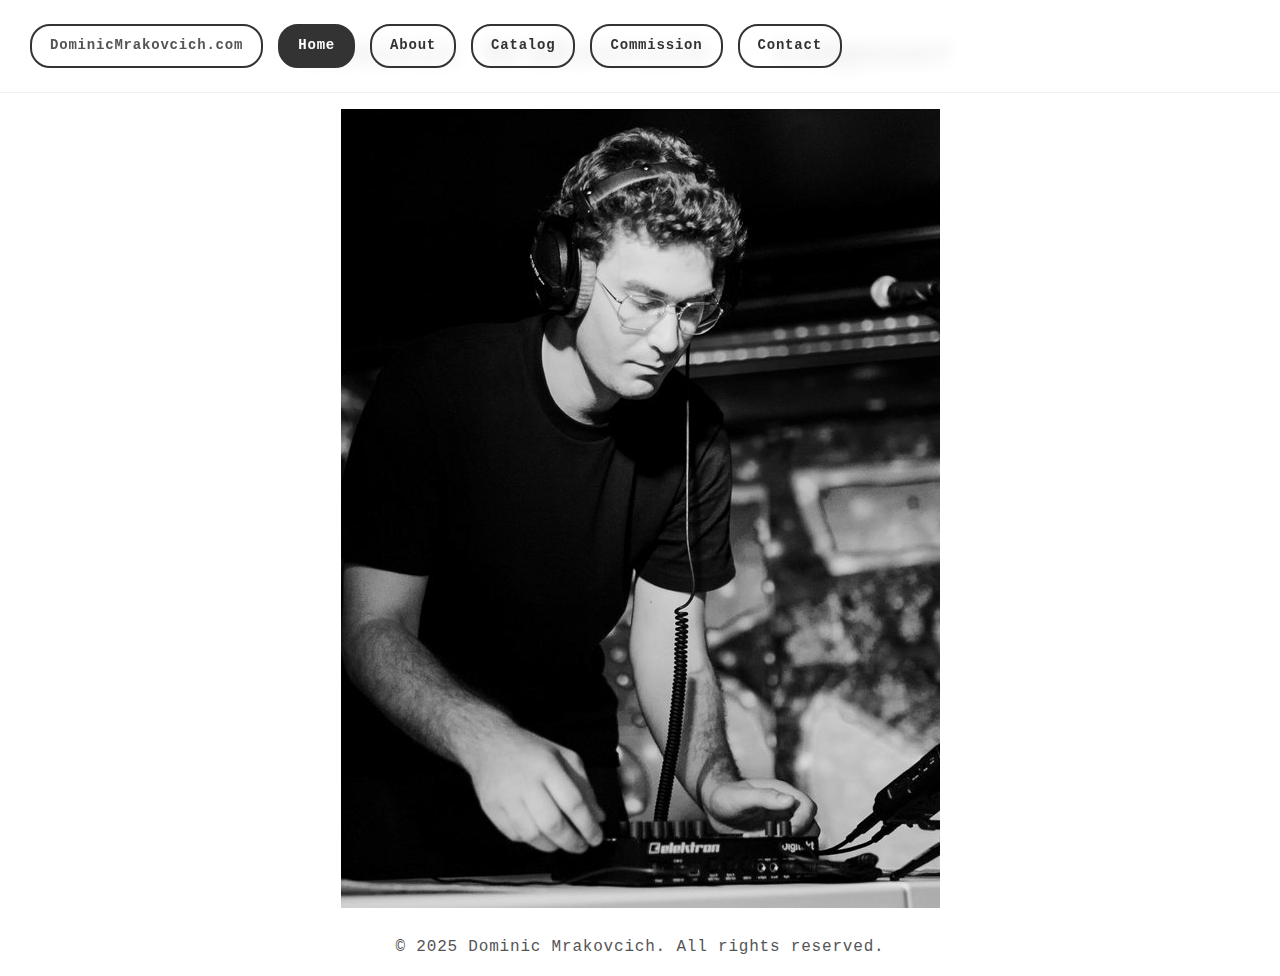
==== index.html @ f0e3533a "Update index.html" ====
<!DOCTYPE html>
<html lang="en">
<head>
    <meta charset="UTF-8">
    <meta name="viewport" content="width=device-width, initial-scale=1.0">
    <title>Dominic Mrakovcich - Home</title>
    <link rel="stylesheet" href="assets/css/styles.css">
</head>
<body>
    <!-- Site Title (Above the Navigation) -->
    <div class="site-title">
        <h1>Dominic Mrakovcich - Composer</h1>
    </div>

    <!-- Navigation Menu -->
    <nav>
        <ul>
            <li class="site-name">DominicMrakovcich.com</li>
            <li class="selected"><a href="index.html">Home</a></li>
            <li><a href="about.html">About</a></li>
            <li><a href="catalog.html">Catalog</a></li>
            <li><a href="commission.html">Commission</a></li>
            <li><a href="contact.html">Contact</a></li>
        </ul>
    </nav>

    <section>
        <img src="assets/dominic_headshot.jpg" alt="Dominic Mrakovcich Headshot" class="headshot">
    </section>

    <!-- Footer Section (Optional) -->
    <footer>
        <p>&copy; 2025 Dominic Mrakovcich. All rights reserved.</p>
    </footer>
</body>
</html>
---- assets/css/styles.css ----
/* Global Styles */
:root {
    --primary-color: #333;
    --secondary-color: #fff;
    --accent-color: #a1a1a1;
    --highlight-color: #ffbc00;
    --text-color: #555;
    --light-color: #f0f0f0;
}

/* Body Styling */
body {
    font-family: Courier, monospace;
    font-weight: 300;
    letter-spacing: 0.05em;
    background-color: var(--secondary-color);
    color: var(--text-color);
    margin: 0;
    padding: 0;
    line-height: 1.7;
    display: flex;
    flex-direction: column;
    justify-content: flex-start;
    min-height: 100vh;
    align-items: center; /* Center content horizontally */
}

/* Ensure space for fixed nav bar */
main, header {
    width: 100%;
    max-width: 850px;
    padding: 20px;
    text-align: left;
}

/* Navigation Styling */
nav {
    position: fixed;
    top: 0;
    left: 0;
    width: 100%;
    background: rgba(255, 255, 255, 0.9);
    backdrop-filter: blur(8px);
    padding: 10px 30px;
    display: flex;
    align-items: center; /* Align title and nav items */
    justify-content: space-between; /* Space title and nav menu */
    font-size: 14px;
    font-weight: bold;
    border-bottom: 1px solid var(--light-color);
    z-index: 10;
}

.site-title {
    font-size: 18px;
    font-weight: bold;
    color: var(--primary-color);
    margin-right: 20px;
}

nav ul {
    list-style: none;
    padding: 0;
    display: flex;
    gap: 15px;
}

nav li {
    padding: 8px 18px;
    border-radius: 20px; /* Rounded corners for button effect */
    border: 2px solid var(--primary-color); /* Boxed border */
    background-color: transparent; /* Transparent background by default */
    transition: background 0.3s ease, border-color 0.3s ease, color 0.3s ease;
}

nav li.selected {
    background-color: var(--primary-color); /* Dark background when selected */
    color: white; /* Light text on dark background */
    border-color: var(--primary-color); /* Match border color to the background */
}

nav li.selected a {
    color: white; /* Ensure the link text inside the selected button is white */
}

nav a {
    text-decoration: none;
    color: var(--primary-color);
    transition: color 0.3s ease;
}

nav a:hover {
    color: var(--accent-color);
}

/* Header Styling */
header {
    margin-top: 90px;
    padding: 25px 0;
    text-align: center;
}

/* Main Content */
main {
    margin-top: 120px; /* Adjusted for fixed nav */
    padding: 20px 15px;
    text-align: left;
}

/* Paragraph Styling */
p {
    font-size: 1rem;
    line-height: 1.6;
    max-width: 75ch;
    color: var(--text-color);
}

/* Horizontal Rule */
hr {
    width: 85%;
    height: 1px;
    background: var(--light-color);
    border: none;
    margin: 20px 0;
}

/* Table Styling */
table {
    width: 100%;
    border-collapse: collapse;
    margin-top: 15px;
}

th, td {
    padding: 10px 12px;
    border: 1px solid var(--light-color);
    text-align: left;
}

th {
    background-color: var(--secondary-color);
    font-weight: bold;
}

tr:hover {
    background-color: #f7f7f7;
}

/* Button Styling */
button {
    padding: 8px 16px;
    font-size: 0.9rem;
    font-weight: bold;
    border-radius: 5px;
    background-color: var(--primary-color);
    color: var(--secondary-color);
    cursor: pointer;
    transition: background-color 0.3s ease;
}

button:hover {
    background-color: var(--highlight-color);
}

/* Mobile Optimization */
@media (max-width: 768px) {
    nav {
        padding: 12px;
        flex-direction: column;
        align-items: center;
        text-align: center;
    }

    .site-title {
        margin-bottom: 10px;
    }

    nav ul {
        flex-direction: column;
        gap: 10px;
    }

    main {
        margin-top: 140px;
        padding: 15px;
    }

    button {
        width: 100%;
        padding: 10px 16px;
    }
}
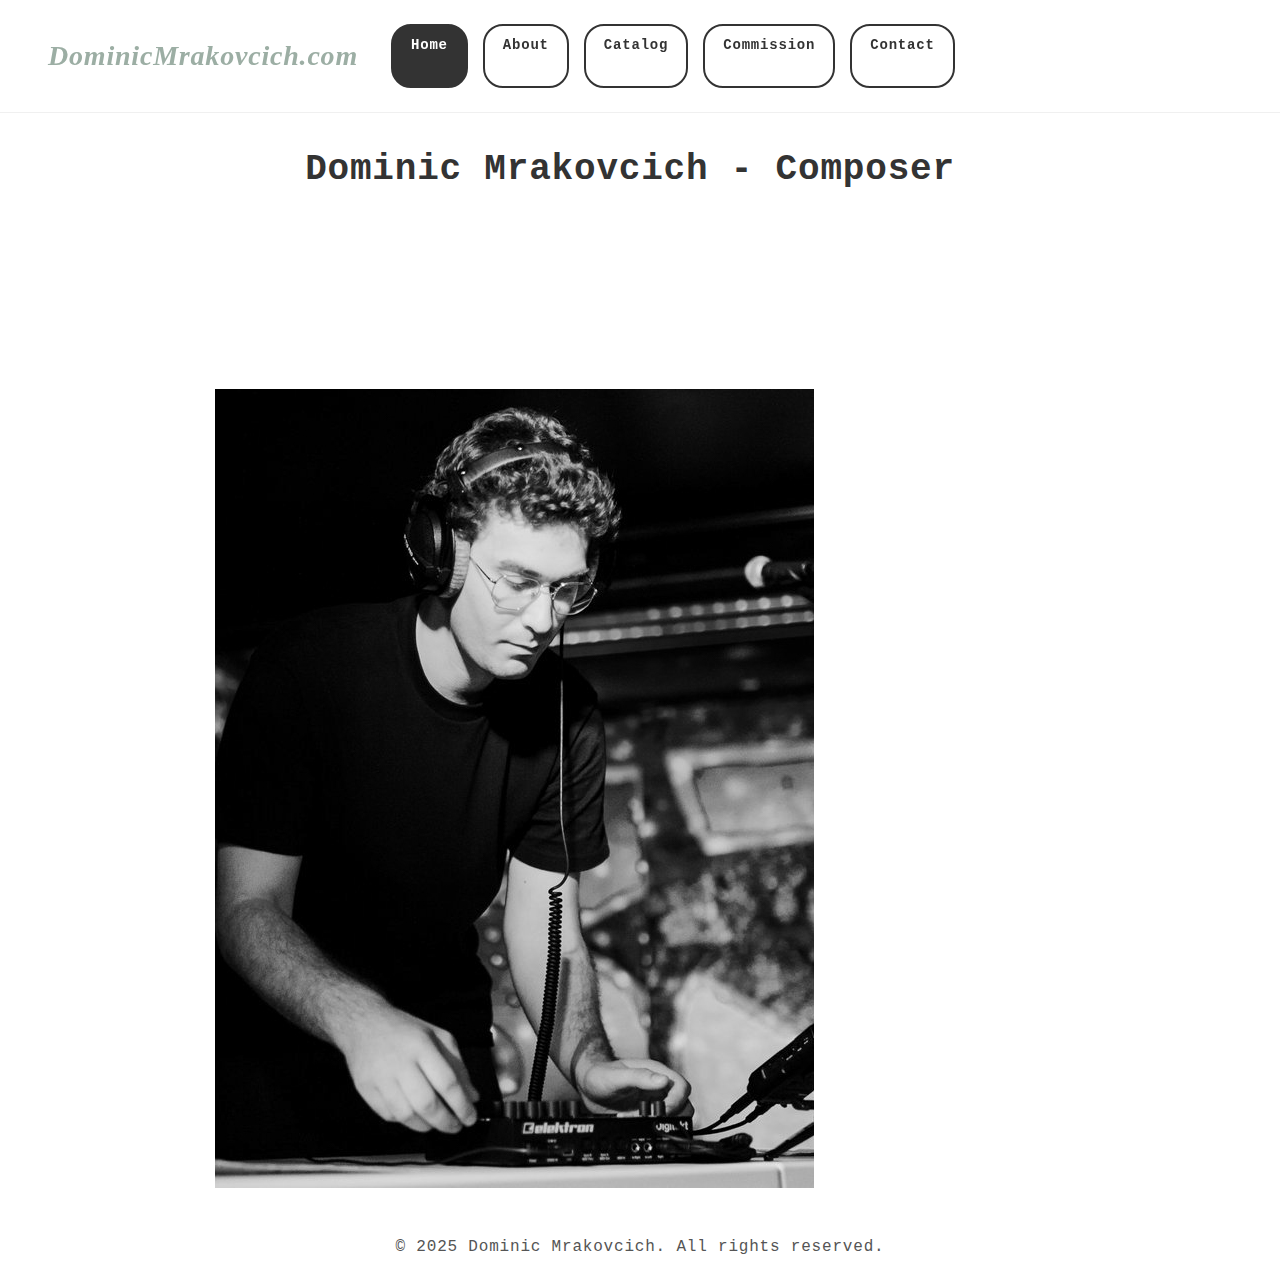
==== commit b004b293: "Update index.html" ====
--- a/index.html
+++ b/index.html
@@ -7,26 +7,31 @@
     <link rel="stylesheet" href="assets/css/styles.css">
 </head>
 <body>
-    <!-- Site Title (Above the Navigation) -->
-    <div class="site-title">
-        <h1>Dominic Mrakovcich - Composer</h1>
-    </div>
+    <!-- Header Section: Site Title and Navigation -->
+    <header>
+        <div class="site-title">
+            <h1>Dominic Mrakovcich - Composer</h1>
+        </div>
 
-    <!-- Navigation Menu -->
-    <nav>
-        <ul>
-            <li class="site-name">DominicMrakovcich.com</li>
-            <li class="selected"><a href="index.html">Home</a></li>
-            <li><a href="about.html">About</a></li>
-            <li><a href="catalog.html">Catalog</a></li>
-            <li><a href="commission.html">Commission</a></li>
-            <li><a href="contact.html">Contact</a></li>
-        </ul>
-    </nav>
+        <!-- Navigation Menu -->
+        <nav>
+            <ul>
+                <li class="site-name">DominicMrakovcich.com</li>
+                <li class="selected"><a href="index.html">Home</a></li>
+                <li><a href="about.html">About</a></li>
+                <li><a href="catalog.html">Catalog</a></li>
+                <li><a href="commission.html">Commission</a></li>
+                <li><a href="contact.html">Contact</a></li>
+            </ul>
+        </nav>
+    </header>
 
-    <section>
-        <img src="assets/dominic_headshot.jpg" alt="Dominic Mrakovcich Headshot" class="headshot">
-    </section>
+    <!-- Main Content Section -->
+    <main>
+        <section>
+            <img src="assets/dominic_headshot.jpg" alt="Dominic Mrakovcich Headshot" class="headshot">
+        </section>
+    </main>
 
     <!-- Footer Section (Optional) -->
     <footer>
--- a/assets/css/styles.css
+++ b/assets/css/styles.css
@@ -8,9 +8,20 @@
     --light-color: #f0f0f0;
 }
 
+/* Site Title Styling */
+.site-name {
+    color: #9caea4;
+    font-style: italic;
+    font-family: 'Great Vibes', cursive;
+    font-size: 28px;
+    outline: none;
+    border: none;
+    background: none;
+}
+
 /* Body Styling */
 body {
-    font-family: Courier, monospace;
+    font-family: Courier, monospace; /* Only Courier for body */
     font-weight: 300;
     letter-spacing: 0.05em;
     background-color: var(--secondary-color);
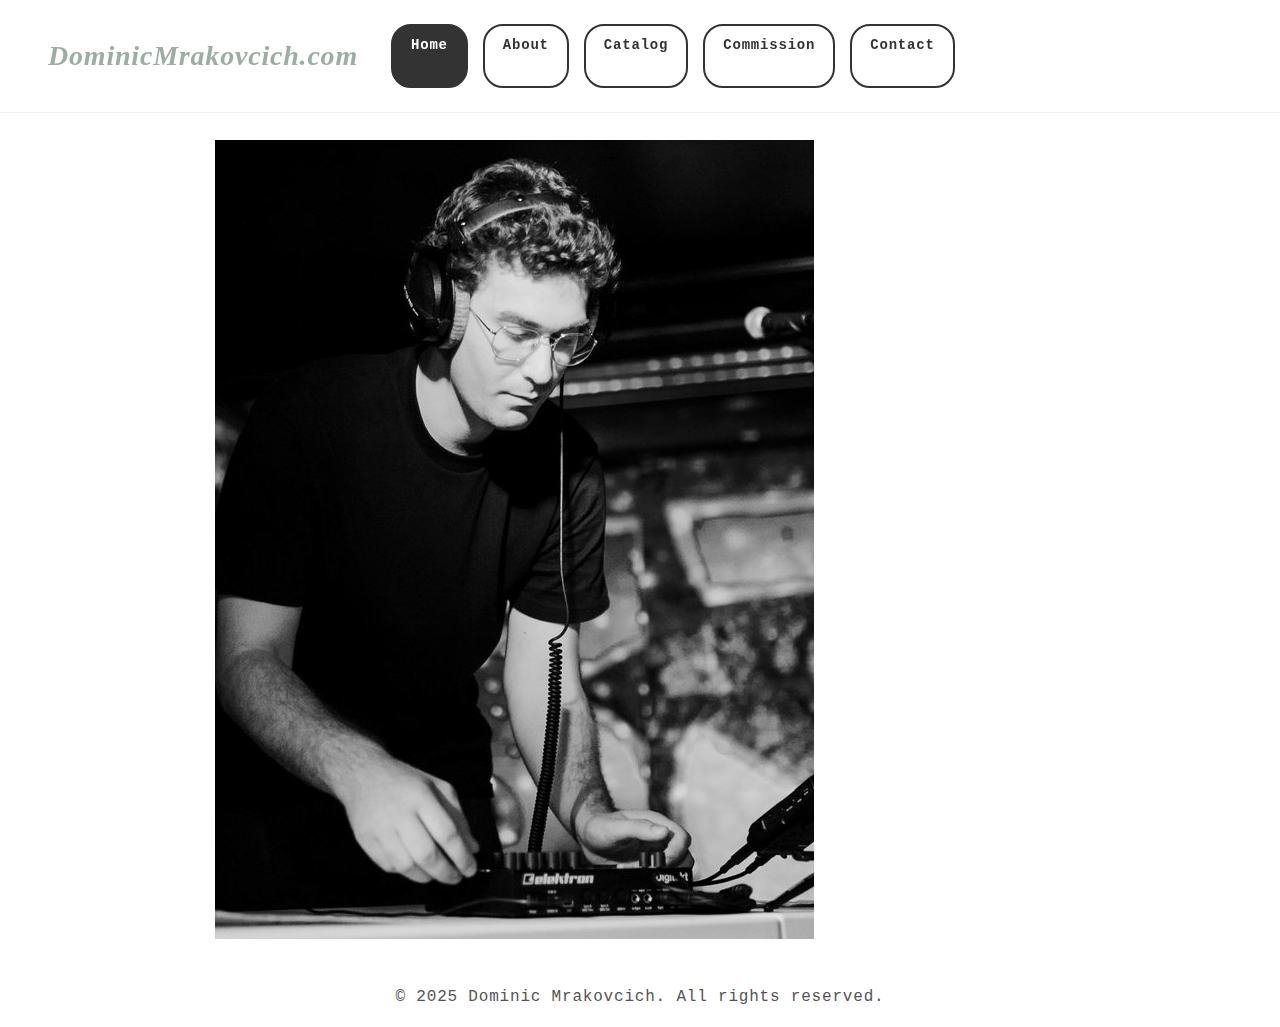
==== commit 26054544: "Update index.html" ====
--- a/index.html
+++ b/index.html
@@ -7,13 +7,6 @@
     <link rel="stylesheet" href="assets/css/styles.css">
 </head>
 <body>
-    <!-- Header Section: Site Title and Navigation -->
-    <header>
-        <div class="site-title">
-            <h1>Dominic Mrakovcich - Composer</h1>
-        </div>
-
-        <!-- Navigation Menu -->
         <nav>
             <ul>
                 <li class="site-name">DominicMrakovcich.com</li>
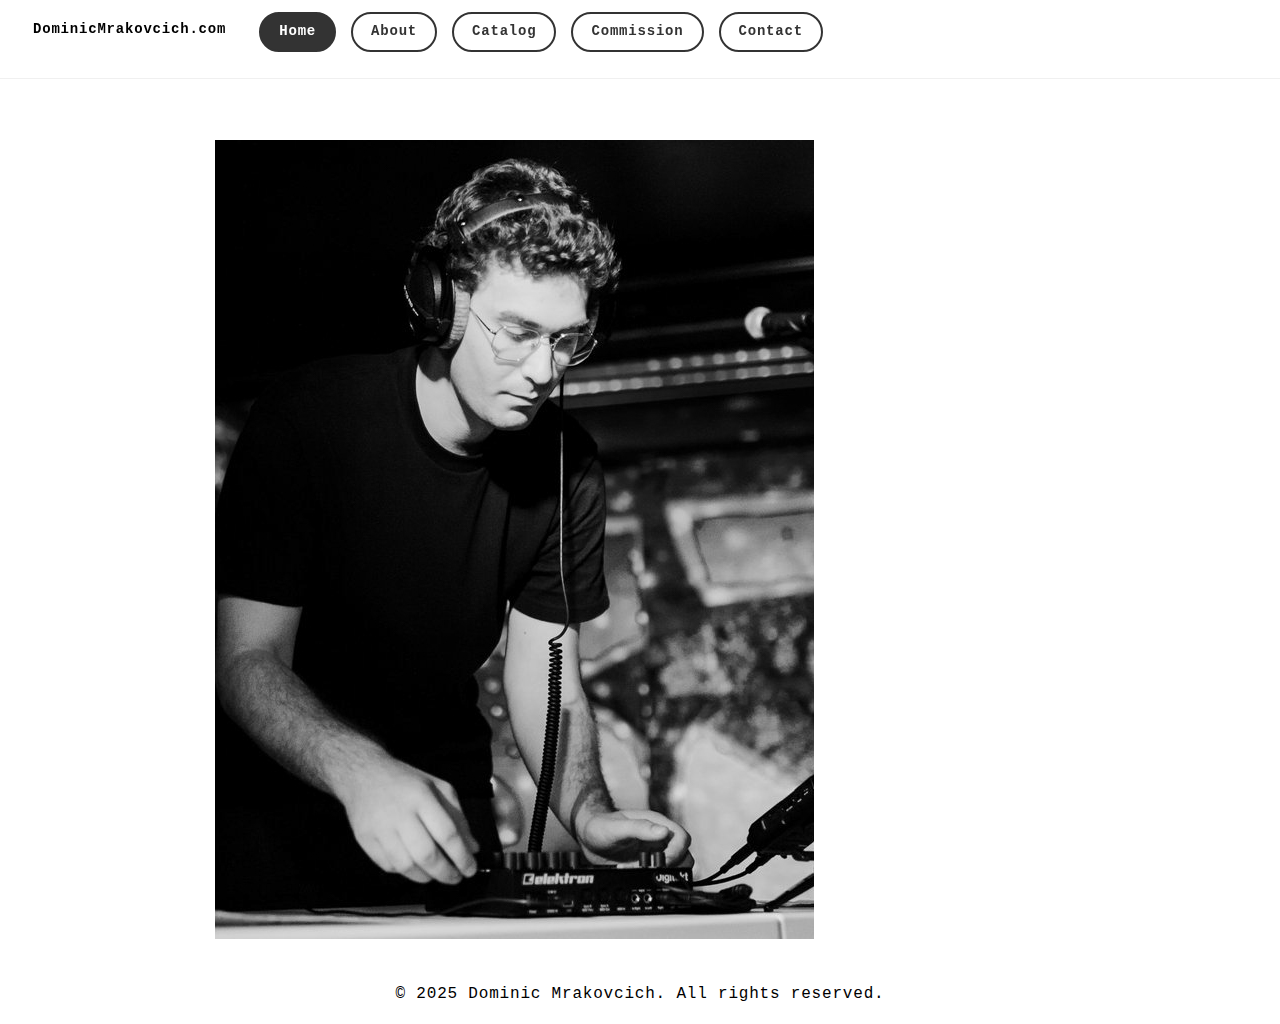
==== commit de2e5808: "updates" ====
--- a/index.html
+++ b/index.html
@@ -7,17 +7,16 @@
     <link rel="stylesheet" href="assets/css/styles.css">
 </head>
 <body>
-        <nav>
-            <ul>
-                <li class="site-name">DominicMrakovcich.com</li>
-                <li class="selected"><a href="index.html">Home</a></li>
-                <li><a href="about.html">About</a></li>
-                <li><a href="catalog.html">Catalog</a></li>
-                <li><a href="commission.html">Commission</a></li>
-                <li><a href="contact.html">Contact</a></li>
-            </ul>
-        </nav>
-    </header>
+    <nav>
+        <ul>
+            <li class="site-title" id="sparkle-trigger">DominicMrakovcich.com</li>
+            <li class="selected"><a href="index.html">Home</a></li>
+            <li><a href="about.html">About</a></li>
+            <li><a href="catalog.html">Catalog</a></li>
+            <li><a href="commission.html">Commission</a></li>
+            <li><a href="contact.html">Contact</a></li>
+        </ul>
+    </nav>
 
     <!-- Main Content Section -->
     <main>
@@ -26,7 +25,7 @@
         </section>
     </main>
 
-    <!-- Footer Section (Optional) -->
+    <!-- Footer Section -->
     <footer>
         <p>&copy; 2025 Dominic Mrakovcich. All rights reserved.</p>
     </footer>
--- a/assets/css/styles.css
+++ b/assets/css/styles.css
@@ -4,47 +4,41 @@
     --secondary-color: #fff;
     --accent-color: #a1a1a1;
     --highlight-color: #ffbc00;
-    --text-color: #555;
+    --text-color: #000;
     --light-color: #f0f0f0;
-}
-
-/* Site Title Styling */
-.site-name {
-    color: #9caea4;
-    font-style: italic;
-    font-family: 'Great Vibes', cursive;
-    font-size: 28px;
-    outline: none;
-    border: none;
-    background: none;
+    --font-family: 'Courier', monospace, sans-serif;
+    --site-title-color: black; /* Corrected */
+    --site-title-hover-color: #ffbc00;
 }
 
 /* Body Styling */
 body {
-    font-family: Courier, monospace; /* Only Courier for body */
+    font-family: var(--font-family);
     font-weight: 300;
     letter-spacing: 0.05em;
     background-color: var(--secondary-color);
     color: var(--text-color);
     margin: 0;
     padding: 0;
-    line-height: 1.7;
+    line-height: 1.4;
     display: flex;
     flex-direction: column;
     justify-content: flex-start;
     min-height: 100vh;
-    align-items: center; /* Center content horizontally */
-}
-
-/* Ensure space for fixed nav bar */
-main, header {
+    align-items: center;
+    position: relative;
+}
+
+/* Header */
+header {
     width: 100%;
     max-width: 850px;
-    padding: 20px;
-    text-align: left;
-}
-
-/* Navigation Styling */
+    padding: 20px 15px;
+    text-align: center;
+    margin-top: 80px;
+}
+
+/* Navigation */
 nav {
     position: fixed;
     top: 0;
@@ -52,10 +46,10 @@
     width: 100%;
     background: rgba(255, 255, 255, 0.9);
     backdrop-filter: blur(8px);
-    padding: 10px 30px;
+    padding: 12px 15px;
     display: flex;
-    align-items: center; /* Align title and nav items */
-    justify-content: space-between; /* Space title and nav menu */
+    align-items: center;
+    justify-content: space-between;
     font-size: 14px;
     font-weight: bold;
     border-bottom: 1px solid var(--light-color);
@@ -63,67 +57,74 @@
 }
 
 .site-title {
-    font-size: 18px;
-    font-weight: bold;
-    color: var(--primary-color);
-    margin-right: 20px;
-}
-
+    border: none;
+}
+
+.site-title:hover {
+    color: var(--site-title-hover-color);
+}
+
+/* Navigation Links */
 nav ul {
     list-style: none;
-    padding: 0;
     display: flex;
     gap: 15px;
+    padding: 0;
 }
 
 nav li {
     padding: 8px 18px;
-    border-radius: 20px; /* Rounded corners for button effect */
-    border: 2px solid var(--primary-color); /* Boxed border */
-    background-color: transparent; /* Transparent background by default */
-    transition: background 0.3s ease, border-color 0.3s ease, color 0.3s ease;
+    border-radius: 20px;
+    border: 2px solid var(--primary-color);
+    background-color: transparent;
+    transition: background 0.3s, border-color 0.3s, color 0.3s;
 }
 
 nav li.selected {
-    background-color: var(--primary-color); /* Dark background when selected */
-    color: white; /* Light text on dark background */
-    border-color: var(--primary-color); /* Match border color to the background */
+    background-color: var(--primary-color);
+    color: white;
+    border-color: var(--primary-color);
 }
 
 nav li.selected a {
-    color: white; /* Ensure the link text inside the selected button is white */
+    color: white;
 }
 
 nav a {
     text-decoration: none;
     color: var(--primary-color);
-    transition: color 0.3s ease;
+    transition: color 0.3s;
 }
 
 nav a:hover {
     color: var(--accent-color);
 }
 
-/* Header Styling */
-header {
-    margin-top: 90px;
-    padding: 25px 0;
-    text-align: center;
-}
-
 /* Main Content */
 main {
-    margin-top: 120px; /* Adjusted for fixed nav */
+    width: 100%;
+    max-width: 850px;
     padding: 20px 15px;
     text-align: left;
-}
-
-/* Paragraph Styling */
+    margin-top: 120px;
+}
+
+/* Typography */
 p {
     font-size: 1rem;
     line-height: 1.6;
     max-width: 75ch;
     color: var(--text-color);
+}
+
+h3 {
+    margin: 0;
+    padding-bottom: 5px;
+}
+
+/* Lists */
+ul, ol {
+    margin-top: 0;
 }
 
 /* Horizontal Rule */
@@ -135,7 +136,7 @@
     margin: 20px 0;
 }
 
-/* Table Styling */
+/* Table */
 table {
     width: 100%;
     border-collapse: collapse;
@@ -157,7 +158,7 @@
     background-color: #f7f7f7;
 }
 
-/* Button Styling */
+/* Buttons */
 button {
     padding: 8px 16px;
     font-size: 0.9rem;
@@ -166,11 +167,66 @@
     background-color: var(--primary-color);
     color: var(--secondary-color);
     cursor: pointer;
-    transition: background-color 0.3s ease;
+    transition: background-color 0.3s ease, transform 0.2s ease;
 }
 
 button:hover {
     background-color: var(--highlight-color);
+    transform: scale(1.05);
+}
+
+/* Sparkle Effect */
+@keyframes sparkle {
+    0% {
+        opacity: 0;
+        transform: scale(0.5);
+    }
+    50% {
+        opacity: 1;
+        transform: scale(1.2);
+    }
+    100% {
+        opacity: 0;
+        transform: scale(0.5);
+    }
+}
+
+@keyframes sparkle-move {
+    0% {
+        transform: translate(0, 0);
+    }
+    100% {
+        transform: translate(150px, -150px);
+    }
+}
+
+.sparkles {
+    position: absolute;
+    top: 0;
+    left: 0;
+    right: 0;
+    bottom: 0;
+    pointer-events: none;
+    z-index: 9999;
+    overflow: hidden;
+}
+
+.sparkle {
+    position: absolute;
+    width: 4px;
+    height: 4px;
+    background-color: rgba(255, 255, 255, 0.8);
+    border-radius: 50%;
+    opacity: 0;
+    animation: sparkle 2s infinite, sparkle-move 3s infinite linear;
+}
+
+.sparkle:nth-child(odd) {
+    animation-duration: 3s, 4s;
+}
+
+.sparkle:nth-child(even) {
+    animation-duration: 2.5s, 5s;
 }
 
 /* Mobile Optimization */
@@ -201,3 +257,29 @@
         padding: 10px 16px;
     }
 }
+
+@media (max-width: 480px) {
+    body {
+        font-size: 14px;
+    }
+
+    nav {
+        padding: 10px;
+    }
+
+    nav ul {
+        gap: 8px;
+    }
+
+    nav li {
+        padding: 6px 14px;
+    }
+
+    main {
+        padding: 10px;
+    }
+
+    button {
+        padding: 12px 18px;
+    }
+}
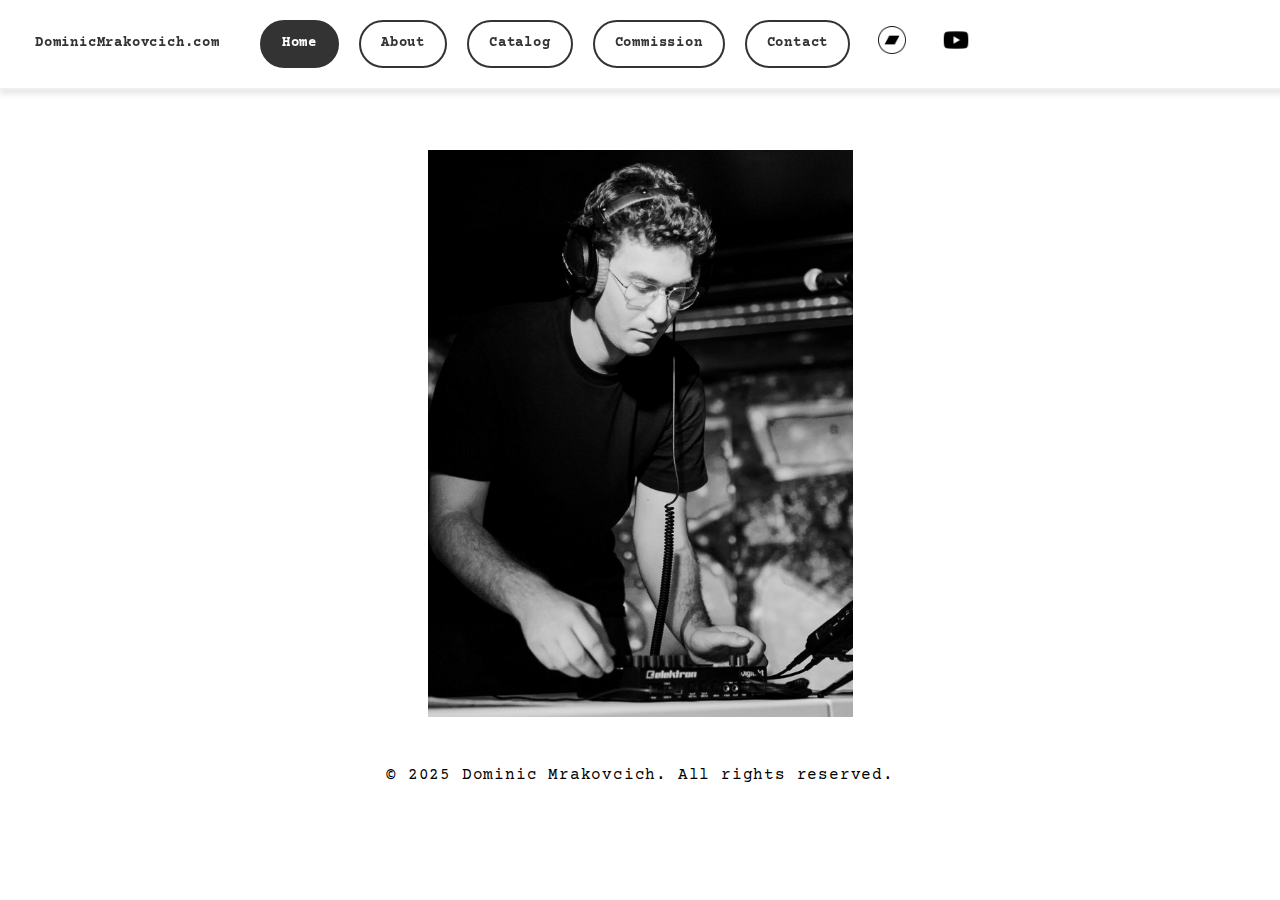
==== commit 998a1e7e: "Merge remote-tracking branch 'refs/remotes/origin/main'" ====
--- a/index.html
+++ b/index.html
@@ -15,13 +15,15 @@
             <li><a href="catalog.html">Catalog</a></li>
             <li><a href="commission.html">Commission</a></li>
             <li><a href="contact.html">Contact</a></li>
+            <a href="https://dmrakovcich.bandcamp.com"><img src="assets/images/bandcamp-button-circle-line-black-512.png" class="icon"></a>
+            <a href="https://www.youtube.com/@dominicmrakovcich"><img src="assets/images/free-youtube-icon-123-thumb.png" class="icon"></a>
         </ul>
     </nav>
 
     <!-- Main Content Section -->
     <main>
         <section>
-            <img src="assets/dominic_headshot.jpg" alt="Dominic Mrakovcich Headshot" class="headshot">
+            <img src="assets/images/dominic_headshot.jpg" alt="Dominic Mrakovcich Headshot" class="headshot">
         </section>
     </main>
 
--- a/assets/css/styles.css
+++ b/assets/css/styles.css
@@ -1,20 +1,26 @@
+@import url('https://fonts.googleapis.com/css2?family=Courier+Prime:ital,wght@0,400;0,700;1,400;1,700&display=swap');
+
 /* Global Styles */
 :root {
     --primary-color: #333;
     --secondary-color: #fff;
     --accent-color: #a1a1a1;
-    --highlight-color: #ffbc00;
+    --highlight-color: #00b078;
     --text-color: #000;
     --light-color: #f0f0f0;
-    --font-family: 'Courier', monospace, sans-serif;
-    --site-title-color: black; /* Corrected */
-    --site-title-hover-color: #ffbc00;
-}
-
-/* Body Styling */
+    --font-family: "Courier Prime", monospace;
+    --font-weight-regular: 400;
+    --font-weight-bold: 700;
+    --font-style-regular: normal;
+    --font-style-italic: italic;
+    --site-title-color: var(--primary-color);
+    --site-title-hover-color: var(--highlight-color);
+}
+
+/* Global Body Styling */
 body {
     font-family: var(--font-family);
-    font-weight: 300;
+    font-weight: var(--font-weight-regular);
     letter-spacing: 0.05em;
     background-color: var(--secondary-color);
     color: var(--text-color);
@@ -29,13 +35,32 @@
     position: relative;
 }
 
+/* Icon Styling */
+.icon {
+    width: 2em;  /* Ensures consistent width for the icon */
+    height: 2em; /* Ensures consistent height for the icon */
+    border: none; /* No border around the icon */
+    display: inline-block; /* Ensures it behaves like an inline element */
+    margin: 0 8px; /* Spacing between icons */
+    transition: transform 0.2s ease-in-out; /* Smooth transition for scaling */
+}
+
 /* Header */
 header {
     width: 100%;
     max-width: 850px;
     padding: 20px 15px;
     text-align: center;
-    margin-top: 80px;
+}
+
+/* Headshot Styling */
+.headshot {
+    display: flex;
+    flex-direction: column;
+    align-items: center;
+    width: 50%;
+    margin: 0 auto;
+    padding: 10px;
 }
 
 /* Navigation */
@@ -45,18 +70,21 @@
     left: 0;
     width: 100%;
     background: rgba(255, 255, 255, 0.9);
-    backdrop-filter: blur(8px);
-    padding: 12px 15px;
-    display: flex;
-    align-items: center;
+    backdrop-filter: blur(10px);
+    padding: 20px 15px;
+    display: flex;
     justify-content: space-between;
     font-size: 14px;
     font-weight: bold;
-    border-bottom: 1px solid var(--light-color);
+    border-bottom: 2px solid var(--light-color);
     z-index: 10;
-}
-
+    box-shadow: 0 4px 6px rgba(0, 0, 0, 0.1);
+}
+
+/* Site Title */
 .site-title {
+    color: var(--site-title-color);
+    cursor: pointer;
     border: none;
 }
 
@@ -68,13 +96,18 @@
 nav ul {
     list-style: none;
     display: flex;
-    gap: 15px;
+    gap: 20px;
     padding: 0;
+    margin: 0;
+    align-items: center; /* Ensure icons are vertically aligned with text */
 }
 
 nav li {
-    padding: 8px 18px;
-    border-radius: 20px;
+    display: flex;
+    align-items: center;
+    justify-content: center;
+    padding: 12px 20px;
+    border-radius: 25px;
     border: 2px solid var(--primary-color);
     background-color: transparent;
     transition: background 0.3s, border-color 0.3s, color 0.3s;
@@ -83,13 +116,13 @@
 nav li.selected {
     background-color: var(--primary-color);
     color: white;
-    border-color: var(--primary-color);
 }
 
 nav li.selected a {
     color: white;
 }
 
+/* Link Styling */
 nav a {
     text-decoration: none;
     color: var(--primary-color);
@@ -98,6 +131,11 @@
 
 nav a:hover {
     color: var(--accent-color);
+}
+
+/* Hover Effect on Icons */
+.icon:hover {
+    transform: scale(1.2); /* Slightly scale the icon on hover */
 }
 
 /* Main Content */
@@ -105,7 +143,6 @@
     width: 100%;
     max-width: 850px;
     padding: 20px 15px;
-    text-align: left;
     margin-top: 120px;
 }
 
@@ -167,7 +204,7 @@
     background-color: var(--primary-color);
     color: var(--secondary-color);
     cursor: pointer;
-    transition: background-color 0.3s ease, transform 0.2s ease;
+    transition: background-color 0.3s, transform 0.2s;
 }
 
 button:hover {
@@ -215,7 +252,7 @@
     position: absolute;
     width: 4px;
     height: 4px;
-    background-color: rgba(255, 255, 255, 0.8);
+    background-color: var(--highlight-color);
     border-radius: 50%;
     opacity: 0;
     animation: sparkle 2s infinite, sparkle-move 3s infinite linear;
@@ -235,7 +272,6 @@
         padding: 12px;
         flex-direction: column;
         align-items: center;
-        text-align: center;
     }
 
     .site-title {
@@ -283,3 +319,63 @@
         padding: 12px 18px;
     }
 }
+
+/* Cat Styling */
+.cat {
+    position: absolute;
+    cursor: pointer;
+    transition: transform 0.3s ease, left 1s ease, top 1s ease;
+    user-select: none;
+    will-change: transform, left, top;
+}
+
+.cat.moving {
+    animation: wiggle 0.6s ease-in-out infinite;
+}
+
+@keyframes wiggle {
+    0% { transform: rotate(0deg); }
+    25% { transform: rotate(-10deg); }
+    50% { transform: rotate(10deg); }
+    75% { transform: rotate(-10deg); }
+    100% { transform: rotate(0deg); }
+}
+
+.cat:hover {
+    transform: scale(1.1);
+}
+
+.cat-container {
+    position: relative;
+}
+
+.speech-bubble {
+    display: none;
+    position: absolute;
+    bottom: 120%;
+    left: 50%;
+    transform: translateX(-50%);
+    background-color: #fff;
+    border: 2px solid #333;
+    border-radius: 10px;
+    padding: 10px;
+    max-width: 200px;
+    font-size: 14px;
+    box-shadow: 0 2px 6px rgba(0, 0, 0, 0.1);
+    font-family: Arial, sans-serif;
+}
+
+.speech-bubble:after {
+    content: '';
+    position: absolute;
+    top: 100%;
+    left: 50%;
+    transform: translateX(-50%);
+    border-width: 10px;
+    border-style: solid;
+    border-color: #fff transparent transparent transparent;
+}
+
+.headshot:hover {
+    transform: scale(1.1);
+}
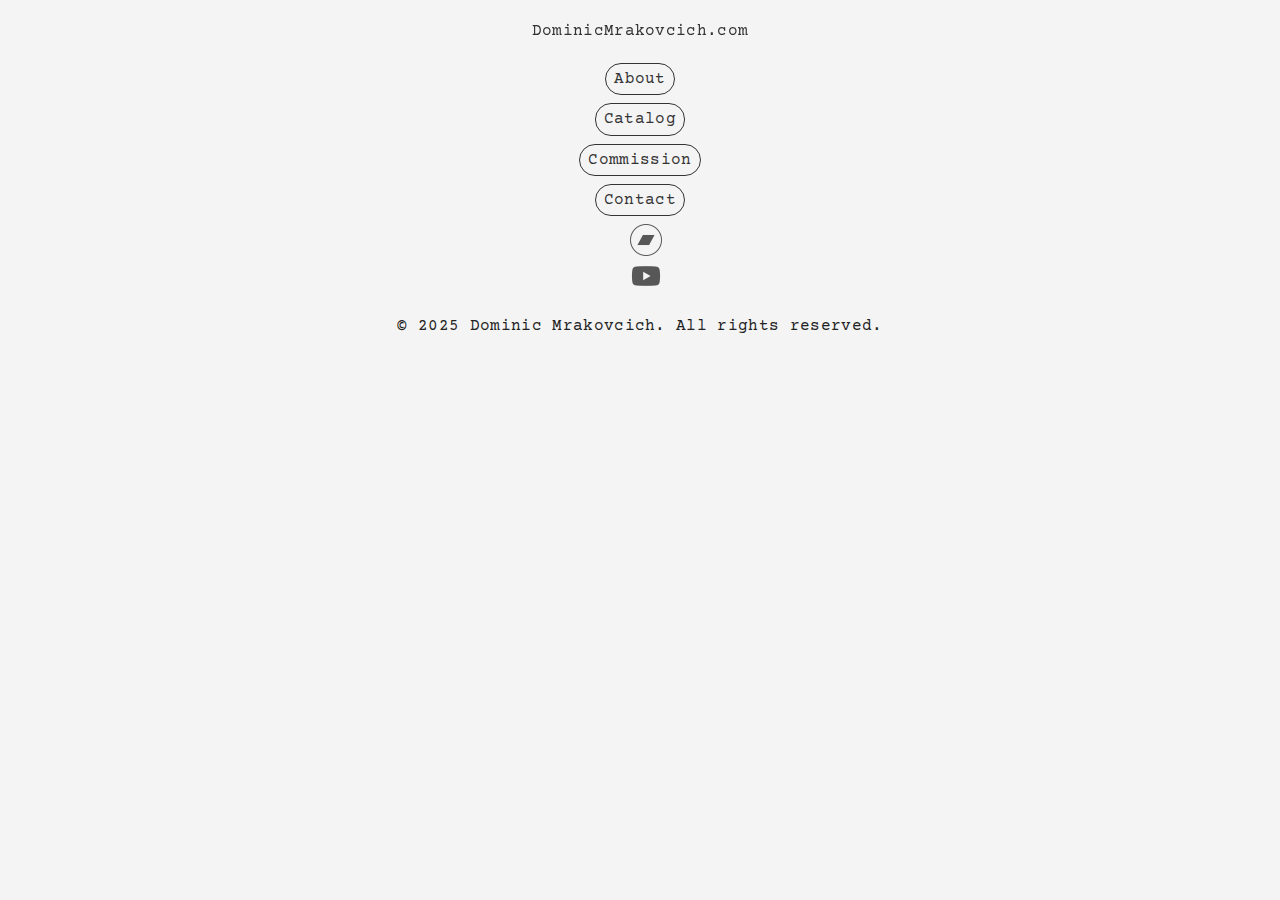
==== commit 9a9ca252: "css" ====
--- a/index.html
+++ b/index.html
@@ -6,30 +6,43 @@
     <title>Dominic Mrakovcich - Home</title>
     <link rel="stylesheet" href="assets/css/styles.css">
 </head>
+     <!-- Header Section -->
+     <header>
+        <nav>
+            <div class="navigation-buttons">
+                <div class="site-title" id="sparkles">
+                    <a href="index.html" style="text-decoration: none;">DominicMrakovcich.com</a>
+                </div>
+            </div>
+        </nav>
+     </header>
 <body>
-    <nav>
-        <ul>
-            <li class="site-title" id="sparkle-trigger">DominicMrakovcich.com</li>
-            <li class="selected"><a href="index.html">Home</a></li>
-            <li><a href="about.html">About</a></li>
-            <li><a href="catalog.html">Catalog</a></li>
-            <li><a href="commission.html">Commission</a></li>
-            <li><a href="contact.html">Contact</a></li>
-            <a href="https://dmrakovcich.bandcamp.com"><img src="assets/images/bandcamp-button-circle-line-black-512.png" class="icon"></a>
-            <a href="https://www.youtube.com/@dominicmrakovcich"><img src="assets/images/free-youtube-icon-123-thumb.png" class="icon"></a>
-        </ul>
-    </nav>
+    <br><br>
+    <!-- Vertical Navigation Menu as Buttons -->
+    <div class="navigation-buttons">
+        <a class="body-button" href="about.html">About</a>
+        <a class="body-button" href="catalog.html">Catalog</a>
+        <a class="body-button" href="commission.html">Commission</a>
+        <a class="body-button" href="contact.html">Contact</a>
 
-    <!-- Main Content Section -->
-    <main>
-        <section>
-            <img src="assets/images/dominic_headshot.jpg" alt="Dominic Mrakovcich Headshot" class="headshot">
-        </section>
-    </main>
-
-    <!-- Footer Section -->
+        <div class="icon">
+            <a href="https://dmrakovcich.bandcamp.com" target="_blank">
+                <img src="assets/images/bandcamp-button-circle-line-black-512.png" class="icon" alt="Visit my Bandcamp page">
+            </a></div>
+            <div class="icon">
+            <a href="https://www.youtube.com/@dominicmrakovcich" target="_blank">
+                <img src="assets/images/free-youtube-icon-123-thumb.png" class="icon" alt="Visit my YouTube channel">
+            </a>
+        </div>
+        <!-- Ko-Fi Widget -->
+        <script type='text/javascript' src='https://storage.ko-fi.com/cdn/widget/Widget_2.js'></script>
+        <script type='text/javascript'>
+            kofiwidget2.init('Support me on Ko-fi', '#72a4f2', 'V7V3IW8MH');
+            kofiwidget2.draw();
+        </script>
+    </div>
     <footer>
-        <p>&copy; 2025 Dominic Mrakovcich. All rights reserved.</p>
+        <br><p>&copy; 2025 Dominic Mrakovcich. All rights reserved.</p>
     </footer>
 </body>
 </html>
--- a/assets/css/styles.css
+++ b/assets/css/styles.css
@@ -3,25 +3,33 @@
 /* Global Styles */
 :root {
     --primary-color: #333;
-    --secondary-color: #fff;
-    --accent-color: #a1a1a1;
-    --highlight-color: #00b078;
-    --text-color: #000;
-    --light-color: #f0f0f0;
+    --secondary-color: #f4f4f4;
+    --highlight-color: red;
+    --text-color: #222;
+    --light-color: #f4f4f4;
     --font-family: "Courier Prime", monospace;
-    --font-weight-regular: 400;
-    --font-weight-bold: 700;
-    --font-style-regular: normal;
-    --font-style-italic: italic;
-    --site-title-color: var(--primary-color);
-    --site-title-hover-color: var(--highlight-color);
+    --font-weight: 400;
+    --font-size: 16px; /* Unified font size for all text */
+}
+
+.headshot {
+    width: 150px; /* Adjust size as needed */
+    height: auto;
+}
+
+/* Universal Box-sizing */
+*,
+*::before,
+*::after {
+    box-sizing: border-box;
 }
 
 /* Global Body Styling */
 body {
     font-family: var(--font-family);
-    font-weight: var(--font-weight-regular);
-    letter-spacing: 0.05em;
+    font-size: var(--font-size); /* Unified font size for all text */
+    font-weight: var(--font-weight);
+    letter-spacing: 0.02em;
     background-color: var(--secondary-color);
     color: var(--text-color);
     margin: 0;
@@ -32,35 +40,29 @@
     justify-content: flex-start;
     min-height: 100vh;
     align-items: center;
-    position: relative;
-}
-
-/* Icon Styling */
-.icon {
-    width: 2em;  /* Ensures consistent width for the icon */
-    height: 2em; /* Ensures consistent height for the icon */
-    border: none; /* No border around the icon */
-    display: inline-block; /* Ensures it behaves like an inline element */
-    margin: 0 8px; /* Spacing between icons */
-    transition: transform 0.2s ease-in-out; /* Smooth transition for scaling */
-}
-
-/* Header */
+}
+
+/* Header - Now looks like a paragraph */
 header {
     width: 100%;
     max-width: 850px;
-    padding: 20px 15px;
+    padding: 0;
     text-align: center;
-}
-
-/* Headshot Styling */
-.headshot {
-    display: flex;
-    flex-direction: column;
-    align-items: center;
-    width: 50%;
-    margin: 0 auto;
-    padding: 10px;
+    background-color: var(--secondary-color);
+    border: 1px solid var(--light-color);
+}
+
+header h1, h2, h3, h4 {
+    font-size: var(--font-size); /* Same as the body font size */
+    font-weight: var(--font-weight);
+    color: var(--primary-color);
+    margin: 0;
+    padding: 0;
+    transition: color 0.2s;
+}
+
+header h1, h2, h3, h4:hover {
+    color: var(--highlight-color);
 }
 
 /* Navigation */
@@ -69,48 +71,28 @@
     top: 0;
     left: 0;
     width: 100%;
-    background: rgba(255, 255, 255, 0.9);
-    backdrop-filter: blur(10px);
-    padding: 20px 15px;
-    display: flex;
-    justify-content: space-between;
-    font-size: 14px;
-    font-weight: bold;
-    border-bottom: 2px solid var(--light-color);
+    backdrop-filter: blur(8px);
+    padding: 4px 10px;
+    display: flex;
+    justify-content: center;
+    font-size: var(--font-size); /* Same font size as the body */
+    border-bottom: 1px solid var(--light-color);
     z-index: 10;
-    box-shadow: 0 4px 6px rgba(0, 0, 0, 0.1);
-}
-
-/* Site Title */
-.site-title {
-    color: var(--site-title-color);
-    cursor: pointer;
-    border: none;
-}
-
-.site-title:hover {
-    color: var(--site-title-hover-color);
-}
-
-/* Navigation Links */
+}
+
 nav ul {
     list-style: none;
     display: flex;
-    gap: 20px;
-    padding: 0;
-    margin: 0;
-    align-items: center; /* Ensure icons are vertically aligned with text */
+    gap: 8px;
+    padding: 0;
+    margin: 0;
 }
 
 nav li {
-    display: flex;
-    align-items: center;
-    justify-content: center;
-    padding: 12px 20px;
-    border-radius: 25px;
-    border: 2px solid var(--primary-color);
+    padding: 4px 8px;
+    border-radius: 18px;
     background-color: transparent;
-    transition: background 0.3s, border-color 0.3s, color 0.3s;
+    transition: background 0.2s;
 }
 
 nav li.selected {
@@ -118,77 +100,60 @@
     color: white;
 }
 
-nav li.selected a {
-    color: white;
-}
-
-/* Link Styling */
 nav a {
     text-decoration: none;
     color: var(--primary-color);
-    transition: color 0.3s;
+    transition: color 0.2s;
 }
 
 nav a:hover {
-    color: var(--accent-color);
-}
-
-/* Hover Effect on Icons */
-.icon:hover {
-    transform: scale(1.2); /* Slightly scale the icon on hover */
+    color: var(--highlight-color);
 }
 
 /* Main Content */
 main {
     width: 100%;
     max-width: 850px;
-    padding: 20px 15px;
-    margin-top: 120px;
-}
-
-/* Typography */
-p {
-    font-size: 1rem;
-    line-height: 1.6;
-    max-width: 75ch;
+    padding: 8px;
+    margin-top: 60px;
+    background-color: var(--light-color);
+    border: 1px solid var(--light-color);
+}
+
+/* Typography (Everything looks like a paragraph) */
+p, h1, h3 {
+    font-size: var(--font-size); /* Unified font size for all text */
+    line-height: 1.4;
     color: var(--text-color);
-}
-
-h3 {
-    margin: 0;
-    padding-bottom: 5px;
-}
-
-/* Lists */
-ul, ol {
-    margin-top: 0;
+    margin: 0;
+    padding: 0;
+    font-weight: var(--font-weight); /* Ensures no bold headers */
 }
 
 /* Horizontal Rule */
 hr {
-    width: 85%;
+    width: 80%;
     height: 1px;
     background: var(--light-color);
     border: none;
-    margin: 20px 0;
+    margin: 6px 0;
 }
 
 /* Table */
 table {
     width: 100%;
     border-collapse: collapse;
-    margin-top: 15px;
+    margin-top: 4px;
 }
 
 th, td {
-    padding: 10px 12px;
+    padding: 4px 6px;
     border: 1px solid var(--light-color);
     text-align: left;
 }
 
 th {
     background-color: var(--secondary-color);
-    font-weight: bold;
 }
 
 tr:hover {
@@ -197,126 +162,48 @@
 
 /* Buttons */
 button {
-    padding: 8px 16px;
-    font-size: 0.9rem;
-    font-weight: bold;
-    border-radius: 5px;
+    padding: 4px 8px;
+    font-size: var(--font-size); /* Unified font size */
+    font-weight: var(--font-weight);
+    border-radius: 16px;
     background-color: var(--primary-color);
     color: var(--secondary-color);
     cursor: pointer;
-    transition: background-color 0.3s, transform 0.2s;
+    transition: background-color 0.1s, transform 0.1s;
 }
 
 button:hover {
     background-color: var(--highlight-color);
-    transform: scale(1.05);
-}
-
-/* Sparkle Effect */
-@keyframes sparkle {
-    0% {
-        opacity: 0;
-        transform: scale(0.5);
-    }
-    50% {
-        opacity: 1;
-        transform: scale(1.2);
-    }
-    100% {
-        opacity: 0;
-        transform: scale(0.5);
-    }
-}
-
-@keyframes sparkle-move {
-    0% {
-        transform: translate(0, 0);
-    }
-    100% {
-        transform: translate(150px, -150px);
-    }
-}
-
-.sparkles {
-    position: absolute;
-    top: 0;
-    left: 0;
-    right: 0;
-    bottom: 0;
-    pointer-events: none;
-    z-index: 9999;
-    overflow: hidden;
-}
-
-.sparkle {
-    position: absolute;
-    width: 4px;
-    height: 4px;
-    background-color: var(--highlight-color);
-    border-radius: 50%;
-    opacity: 0;
-    animation: sparkle 2s infinite, sparkle-move 3s infinite linear;
-}
-
-.sparkle:nth-child(odd) {
-    animation-duration: 3s, 4s;
-}
-
-.sparkle:nth-child(even) {
-    animation-duration: 2.5s, 5s;
+    transform: translateY(-1px);
 }
 
 /* Mobile Optimization */
 @media (max-width: 768px) {
-    nav {
-        padding: 12px;
-        flex-direction: column;
-        align-items: center;
-    }
-
-    .site-title {
-        margin-bottom: 10px;
-    }
-
-    nav ul {
-        flex-direction: column;
-        gap: 10px;
-    }
-
     main {
-        margin-top: 140px;
-        padding: 15px;
+        margin-top: 80px;
+        padding: 6px;
     }
 
     button {
         width: 100%;
-        padding: 10px 16px;
     }
 }
 
 @media (max-width: 480px) {
     body {
-        font-size: 14px;
+        font-size: 14px; /* Slightly smaller font on small screens */
     }
 
     nav {
-        padding: 10px;
-    }
-
-    nav ul {
-        gap: 8px;
-    }
-
-    nav li {
-        padding: 6px 14px;
+        padding: 2px 8px;
     }
 
     main {
-        padding: 10px;
+        padding: 6px;
     }
 
     button {
-        padding: 12px 18px;
+        padding: 6px 10px;
     }
 }
 
@@ -324,9 +211,8 @@
 .cat {
     position: absolute;
     cursor: pointer;
-    transition: transform 0.3s ease, left 1s ease, top 1s ease;
+    transition: transform 0.2s, left 1s, top 1s;
     user-select: none;
-    will-change: transform, left, top;
 }
 
 .cat.moving {
@@ -341,41 +227,57 @@
     100% { transform: rotate(0deg); }
 }
 
-.cat:hover {
+/* Icon Styling */
+.icon {
+    width: 2em; /* Reduced size to make icons smaller */
+    height: 2em; /* Maintain aspect ratio */
+    display: inline-block;
+    margin: 0 6px; /* Adjust spacing */
+    opacity: 0.8;
+    transition: transform 0.3s ease, opacity 0.3s ease;
+}
+
+.icon:hover {
+    transform: scale(1.1); /* Slightly enlarge on hover */
+    opacity: 1; /* Full opacity on hover */
+}
+
+/* Body Button Styling */
+.body-button {
+    display: inline-block;
+    padding: 4px 8px;
+    margin-bottom: 4px;
+    border-radius: 16px;
+    border: 1px solid var(--primary-color);
+    background-color: transparent;
+    text-align: center;
+    font-weight: var(--font-weight);
+    color: var(--primary-color);
+    text-decoration: none;
+    transition: background 0.1s, color 0.1s;
+}
+
+.body-button:hover {
+    background-color: var(--primary-color);
+    color: var(--secondary-color);
+}
+
+.body-button img.icon {
+    width: 1.2em;
+    height: 1.2em;
+    margin-left: 4px;
+    vertical-align: middle;
+}
+
+.body-button:hover img.icon {
     transform: scale(1.1);
 }
 
-.cat-container {
-    position: relative;
-}
-
-.speech-bubble {
-    display: none;
-    position: absolute;
-    bottom: 120%;
-    left: 50%;
-    transform: translateX(-50%);
-    background-color: #fff;
-    border: 2px solid #333;
-    border-radius: 10px;
-    padding: 10px;
-    max-width: 200px;
-    font-size: 14px;
-    box-shadow: 0 2px 6px rgba(0, 0, 0, 0.1);
-    font-family: Arial, sans-serif;
-}
-
-.speech-bubble:after {
-    content: '';
-    position: absolute;
-    top: 100%;
-    left: 50%;
-    transform: translateX(-50%);
-    border-width: 10px;
-    border-style: solid;
-    border-color: #fff transparent transparent transparent;
-}
-
-.headshot:hover {
-    transform: scale(1.1);
-}
+/* Navigation Buttons - Displayed Vertically */
+.navigation-buttons {
+    display: flex;
+    flex-direction: column;
+    align-items: center;
+    gap: 4px;
+    margin-top: 16px;
+}
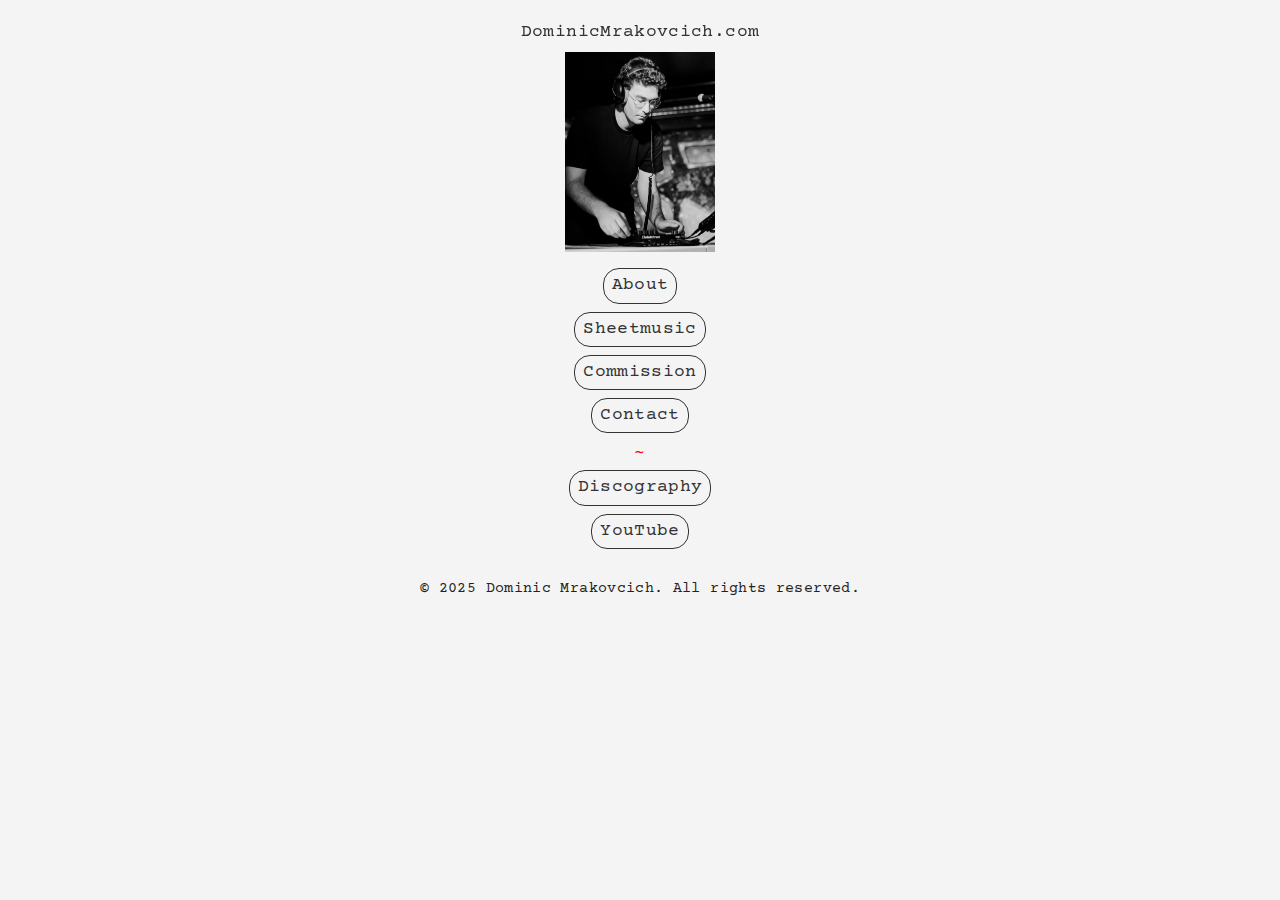
==== commit f31d2d6a: "css" ====
--- a/index.html
+++ b/index.html
@@ -17,23 +17,17 @@
         </nav>
      </header>
 <body>
-    <br><br>
+    <br><br><img src="assets/images/dominic_headshot.jpg" alt="Dominic's Headshot" class="headshot">
     <!-- Vertical Navigation Menu as Buttons -->
     <div class="navigation-buttons">
         <a class="body-button" href="about.html">About</a>
-        <a class="body-button" href="catalog.html">Catalog</a>
+        <a class="body-button" href="catalog.html">Sheetmusic</a>
         <a class="body-button" href="commission.html">Commission</a>
         <a class="body-button" href="contact.html">Contact</a>
-
-        <div class="icon">
-            <a href="https://dmrakovcich.bandcamp.com" target="_blank">
-                <img src="assets/images/bandcamp-button-circle-line-black-512.png" class="icon" alt="Visit my Bandcamp page">
-            </a></div>
-            <div class="icon">
-            <a href="https://www.youtube.com/@dominicmrakovcich" target="_blank">
-                <img src="assets/images/free-youtube-icon-123-thumb.png" class="icon" alt="Visit my YouTube channel">
-            </a>
-        </div>
+        <h2>~</h2>
+        <a class="body-button" href="https://dmrakovcich.bandcamp.com">Discography</a>
+        <a class="body-button" href="https://www.youtube.com/@dominicmrakovcich" target="_blank">YouTube</a>
+    </div>
         <!-- Ko-Fi Widget -->
         <script type='text/javascript' src='https://storage.ko-fi.com/cdn/widget/Widget_2.js'></script>
         <script type='text/javascript'>
@@ -41,8 +35,11 @@
             kofiwidget2.draw();
         </script>
     </div>
+    </body>
     <footer>
         <br><p>&copy; 2025 Dominic Mrakovcich. All rights reserved.</p>
     </footer>
-</body>
+    
 </html>
+
+
--- a/assets/css/styles.css
+++ b/assets/css/styles.css
@@ -9,7 +9,7 @@
     --light-color: #f4f4f4;
     --font-family: "Courier Prime", monospace;
     --font-weight: 400;
-    --font-size: 16px; /* Unified font size for all text */
+    --font-size: 18px; /* Unified font size for all text */
 }
 
 .headshot {
@@ -281,3 +281,10 @@
     gap: 4px;
     margin-top: 16px;
 }
+
+footer p {
+        font-size: smaller; /* Makes the text inside the footer smaller */
+    }
+
+
+    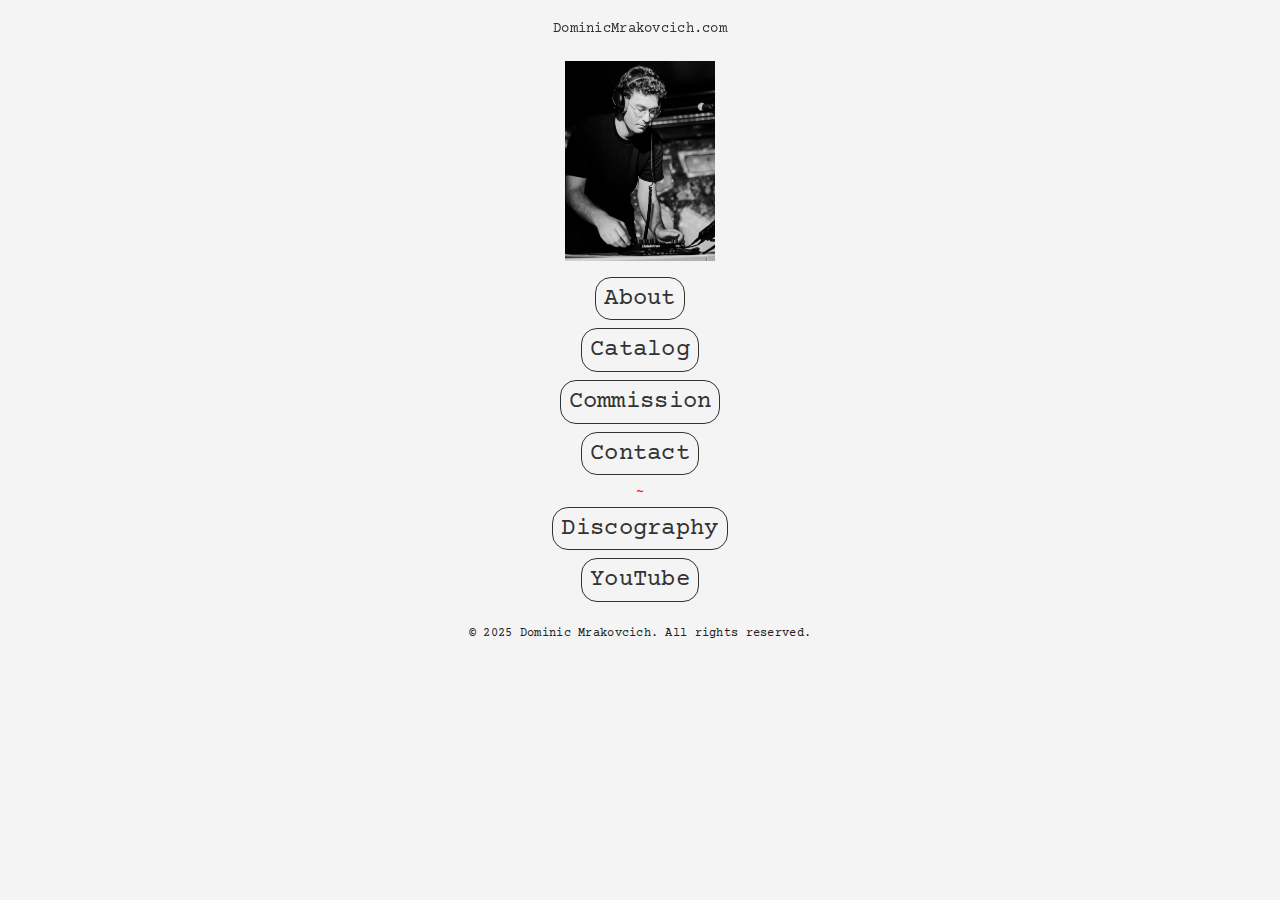
==== commit 9f165953: "fixes" ====
--- a/index.html
+++ b/index.html
@@ -17,11 +17,11 @@
         </nav>
      </header>
 <body>
-    <br><br><img src="assets/images/dominic_headshot.jpg" alt="Dominic's Headshot" class="headshot">
+    <br><br><br><img src="assets/images/dominic_headshot.jpg" alt="Dominic's Headshot" class="headshot">
     <!-- Vertical Navigation Menu as Buttons -->
     <div class="navigation-buttons">
         <a class="body-button" href="about.html">About</a>
-        <a class="body-button" href="catalog.html">Sheetmusic</a>
+        <a class="body-button" href="catalog.html">Catalog</a>
         <a class="body-button" href="commission.html">Commission</a>
         <a class="body-button" href="contact.html">Contact</a>
         <h2>~</h2>
--- a/assets/css/styles.css
+++ b/assets/css/styles.css
@@ -9,7 +9,7 @@
     --light-color: #f4f4f4;
     --font-family: "Courier Prime", monospace;
     --font-weight: 400;
-    --font-size: 18px; /* Unified font size for all text */
+    --font-size: 14px; /* Unified font size for all text */
 }
 
 .headshot {
@@ -163,7 +163,7 @@
 /* Buttons */
 button {
     padding: 4px 8px;
-    font-size: var(--font-size); /* Unified font size */
+    font-size: 20; /* Unified font size */
     font-weight: var(--font-weight);
     border-radius: 16px;
     background-color: var(--primary-color);
@@ -205,18 +205,6 @@
     button {
         padding: 6px 10px;
     }
-}
-
-/* Cat Styling */
-.cat {
-    position: absolute;
-    cursor: pointer;
-    transition: transform 0.2s, left 1s, top 1s;
-    user-select: none;
-}
-
-.cat.moving {
-    animation: wiggle 0.6s ease-in-out infinite;
 }
 
 @keyframes wiggle {
@@ -251,6 +239,7 @@
     border: 1px solid var(--primary-color);
     background-color: transparent;
     text-align: center;
+    font-size: x-large;
     font-weight: var(--font-weight);
     color: var(--primary-color);
     text-decoration: none;
